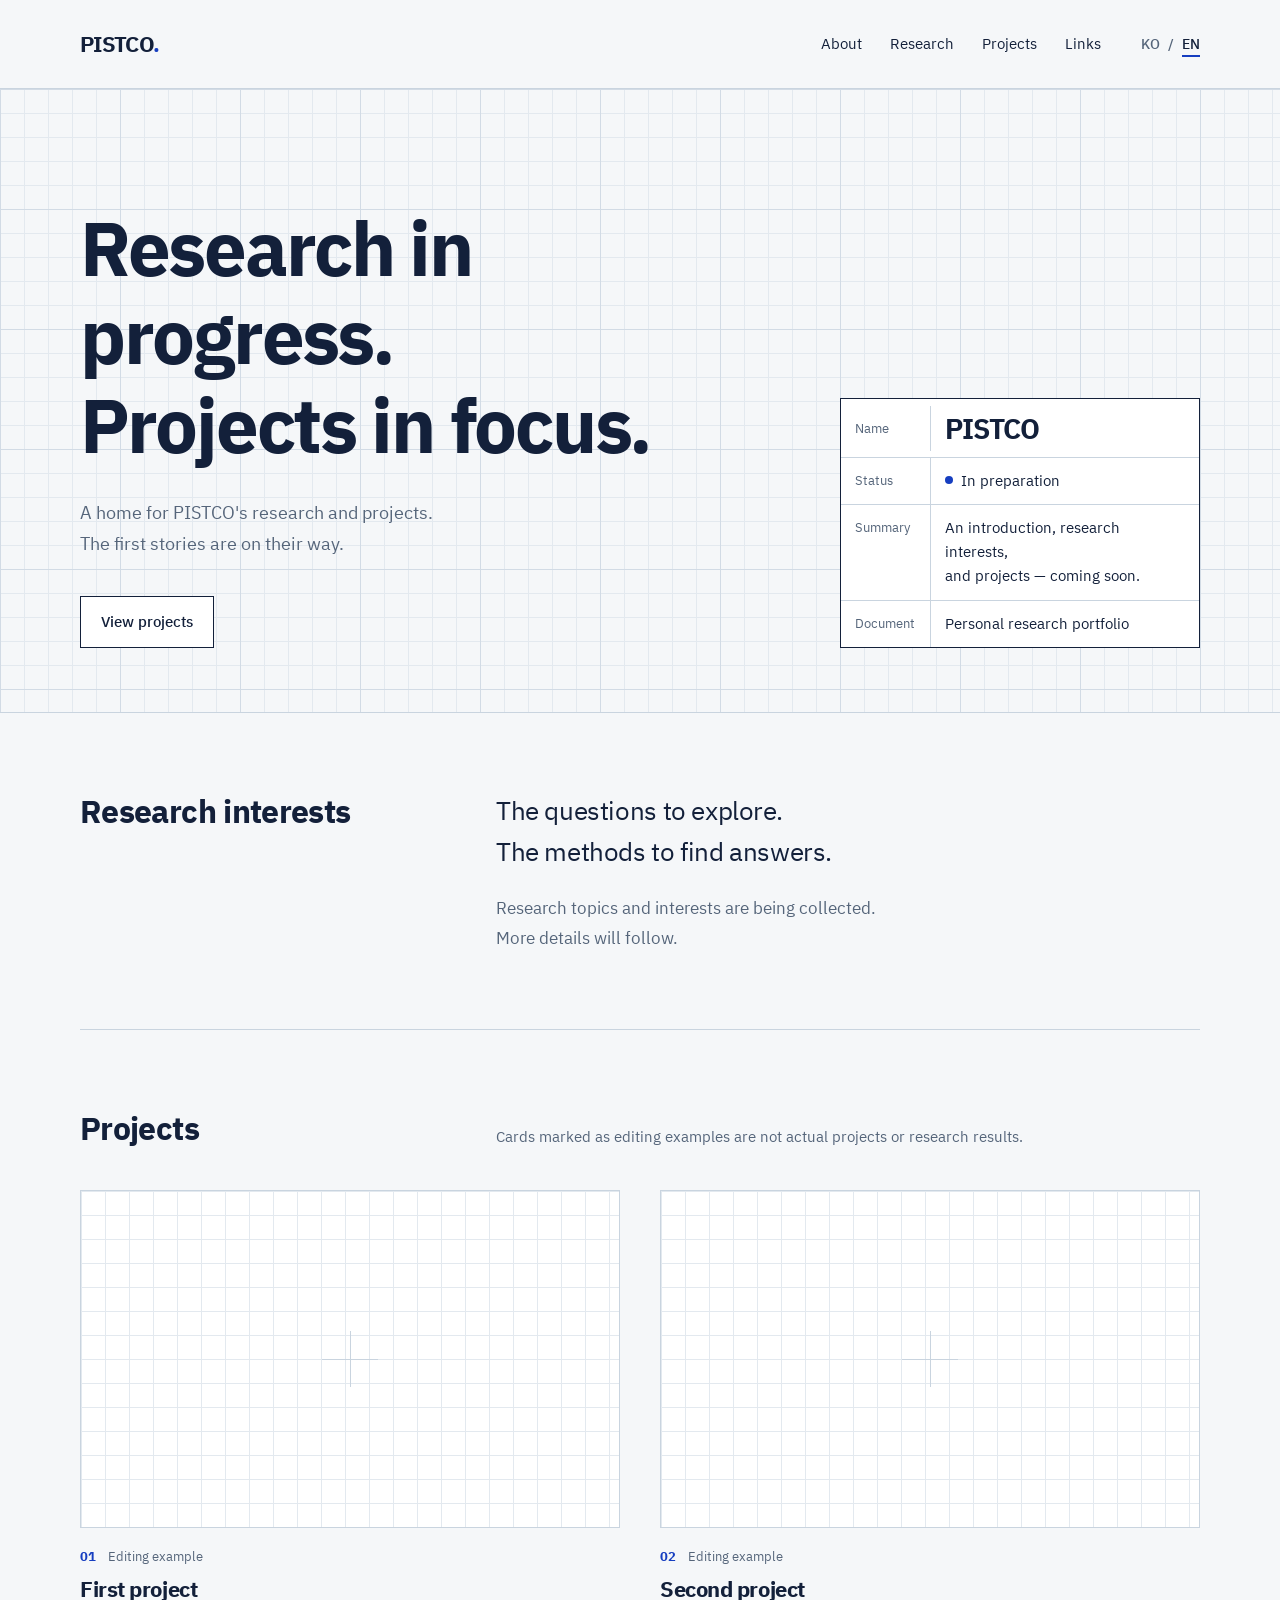
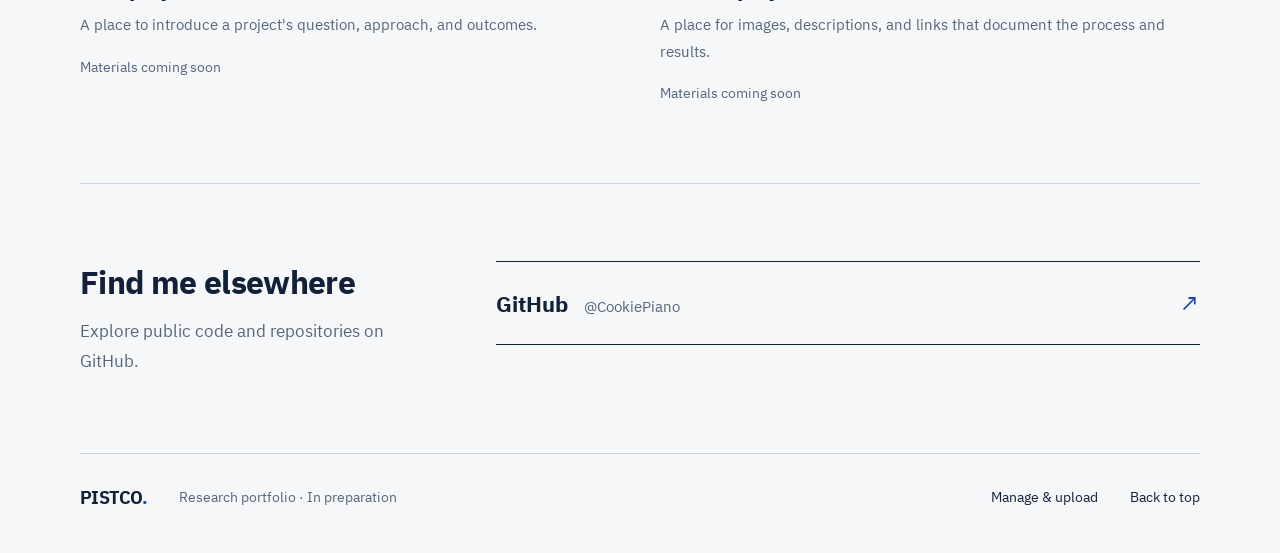
==== docs/index.html @ 988cd004 "Redesign portfolio as a drawing sheet and adopt CookiePiano identity - Graph-paper hero with an engi" ====
<!doctype html>
<html lang="ko">
<head>
  <meta charset="utf-8">
  <meta name="viewport" content="width=device-width, initial-scale=1">
  <title>PISTCO — 연구 포트폴리오</title>
  <meta name="description" content="PISTCO의 연구 분야와 프로젝트를 소개하는 개인 포트폴리오.">
  <link rel="canonical" href="https://cookiepiano.github.io/ko/">
  <link rel="alternate" hreflang="ko" href="https://cookiepiano.github.io/ko/">
  <link rel="alternate" hreflang="en" href="https://cookiepiano.github.io/en/">
  <link rel="icon" href="assets/icon.svg" type="image/svg+xml">
  <script>
    // Korean is the default; visitors whose browser prefers another language start in English.
    var lang = (navigator.languages && navigator.languages[0]) || navigator.language || 'ko';
    location.replace(/^ko\b/i.test(lang) ? './ko/' : './en/');
  </script>
  <noscript><meta http-equiv="refresh" content="0; url=./ko/"></noscript>
</head>
<body><p><a href="./ko/">한국어</a> / <a href="./en/" lang="en">English</a></p></body>
</html>
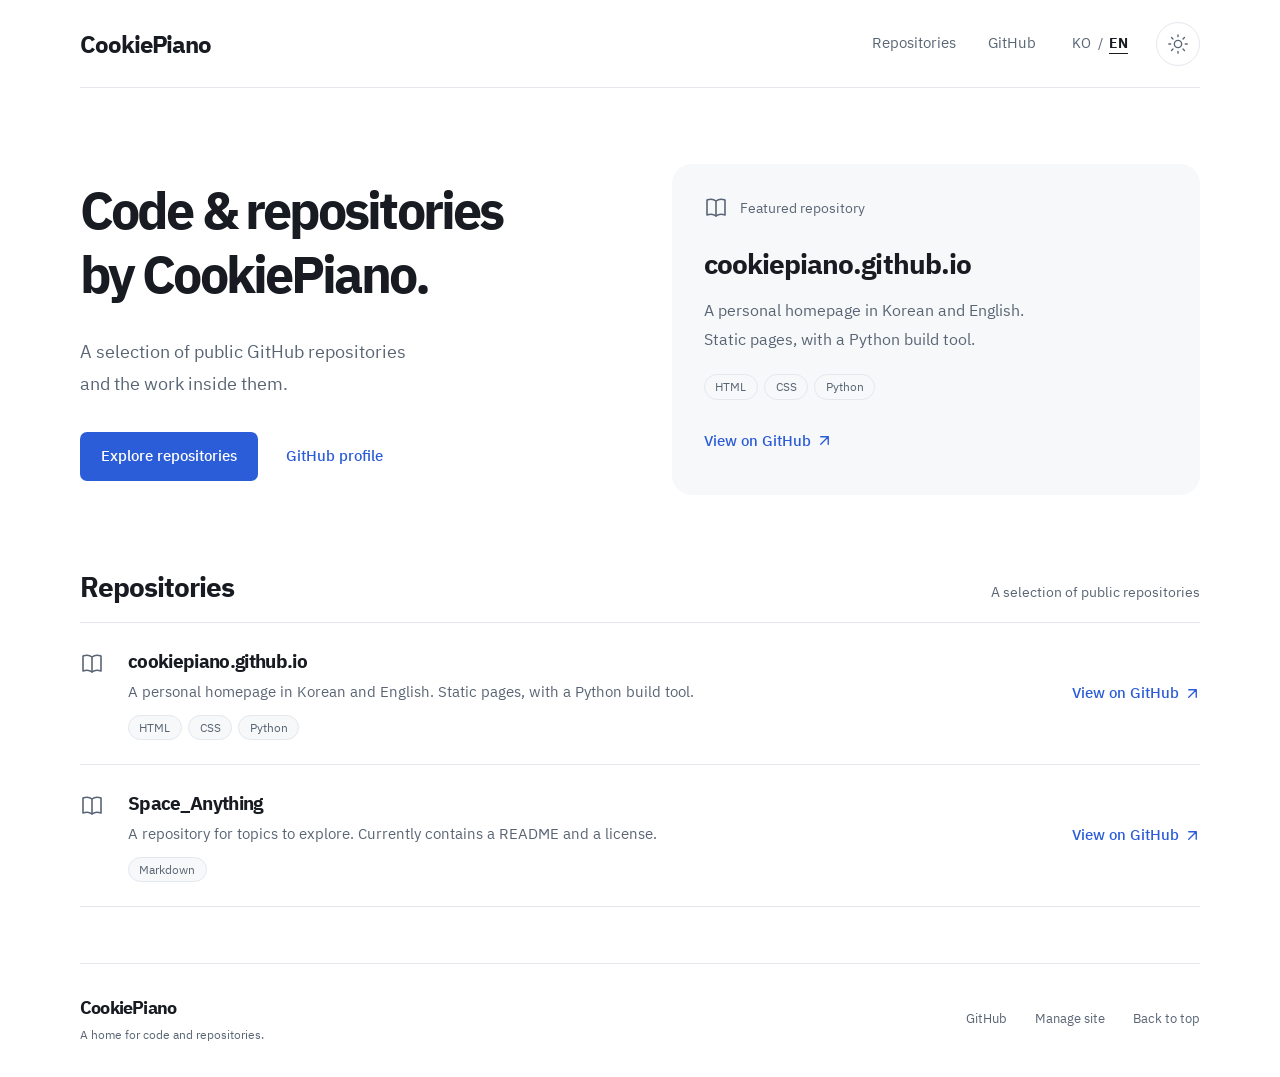
==== commit 8d50f672: "Redesign homepage around curated GitHub repositories" ====
--- a/docs/index.html
+++ b/docs/index.html
@@ -3,8 +3,8 @@
 <head>
   <meta charset="utf-8">
   <meta name="viewport" content="width=device-width, initial-scale=1">
-  <title>PISTCO — 연구 포트폴리오</title>
-  <meta name="description" content="PISTCO의 연구 분야와 프로젝트를 소개하는 개인 포트폴리오.">
+  <title>CookiePiano — 코드와 저장소</title>
+  <meta name="description" content="CookiePiano가 직접 고른 공개 GitHub 저장소를 소개합니다.">
   <link rel="canonical" href="https://cookiepiano.github.io/ko/">
   <link rel="alternate" hreflang="ko" href="https://cookiepiano.github.io/ko/">
   <link rel="alternate" hreflang="en" href="https://cookiepiano.github.io/en/">
